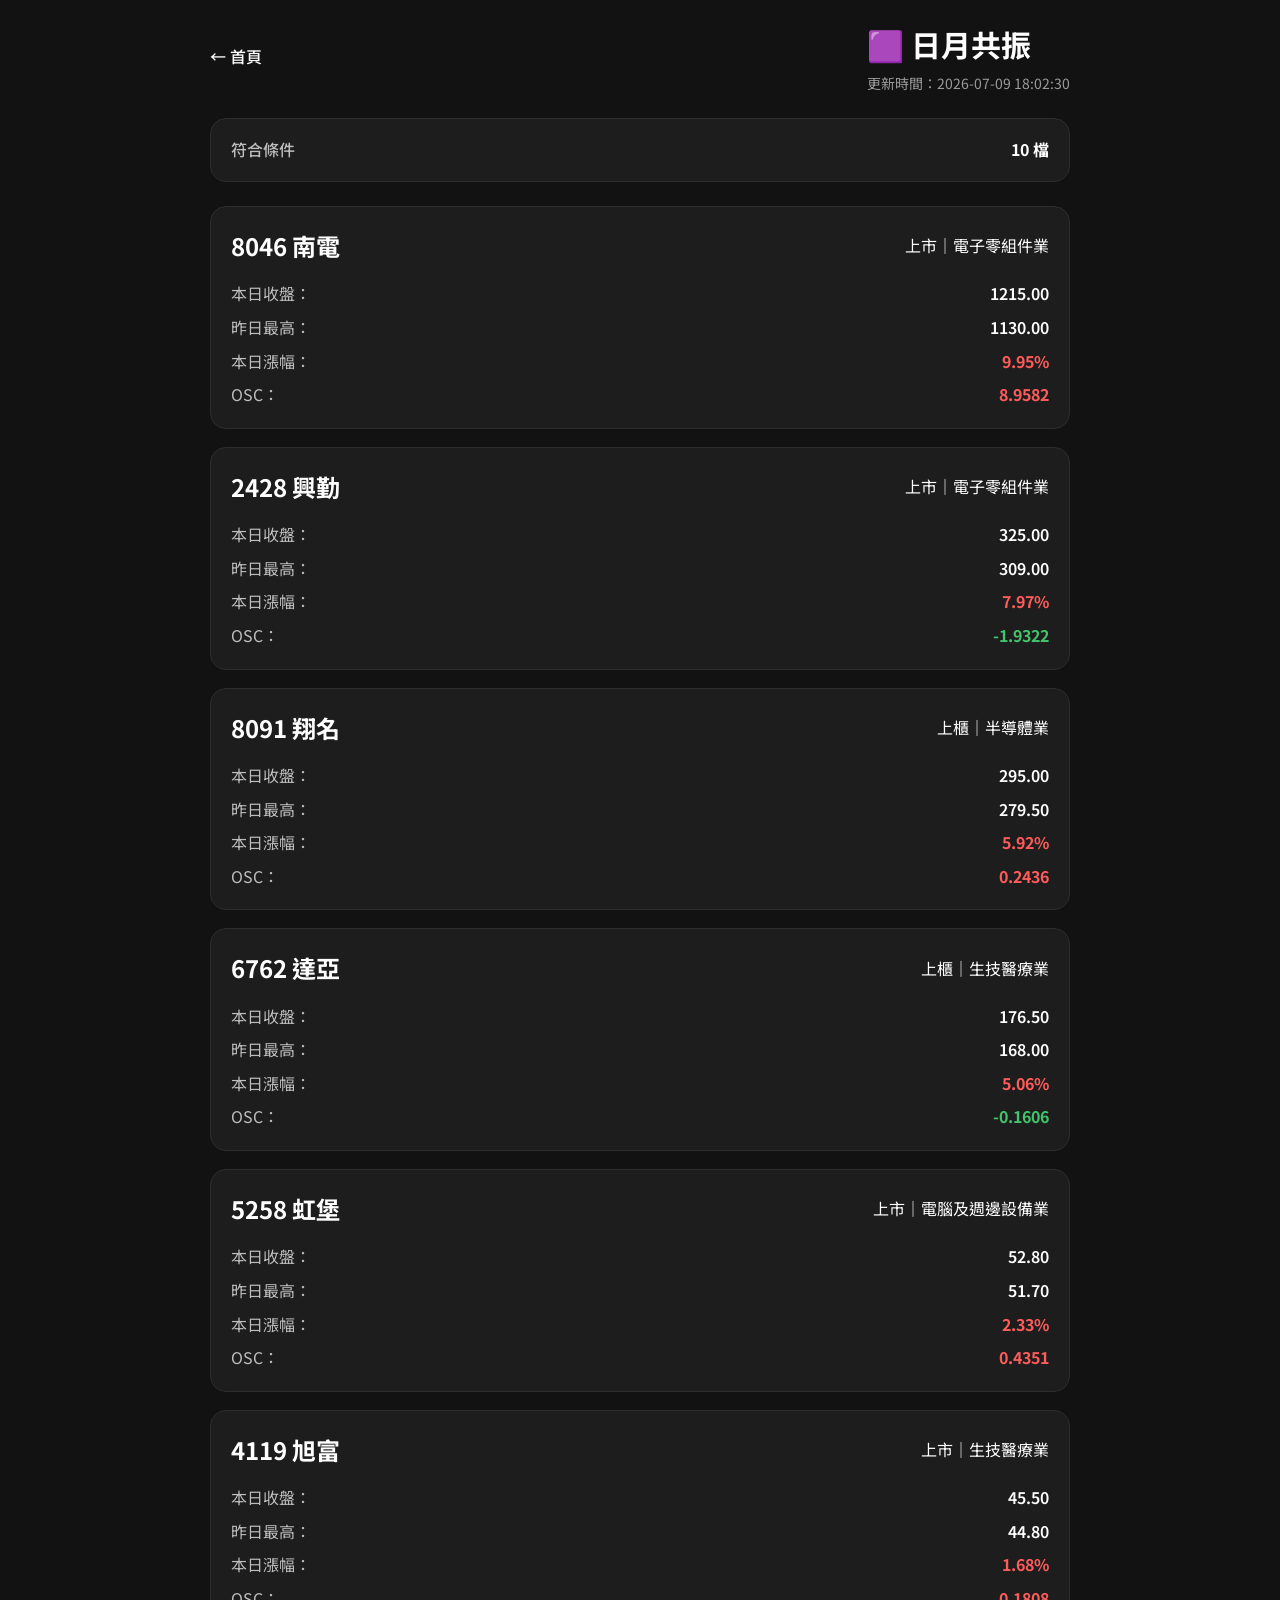
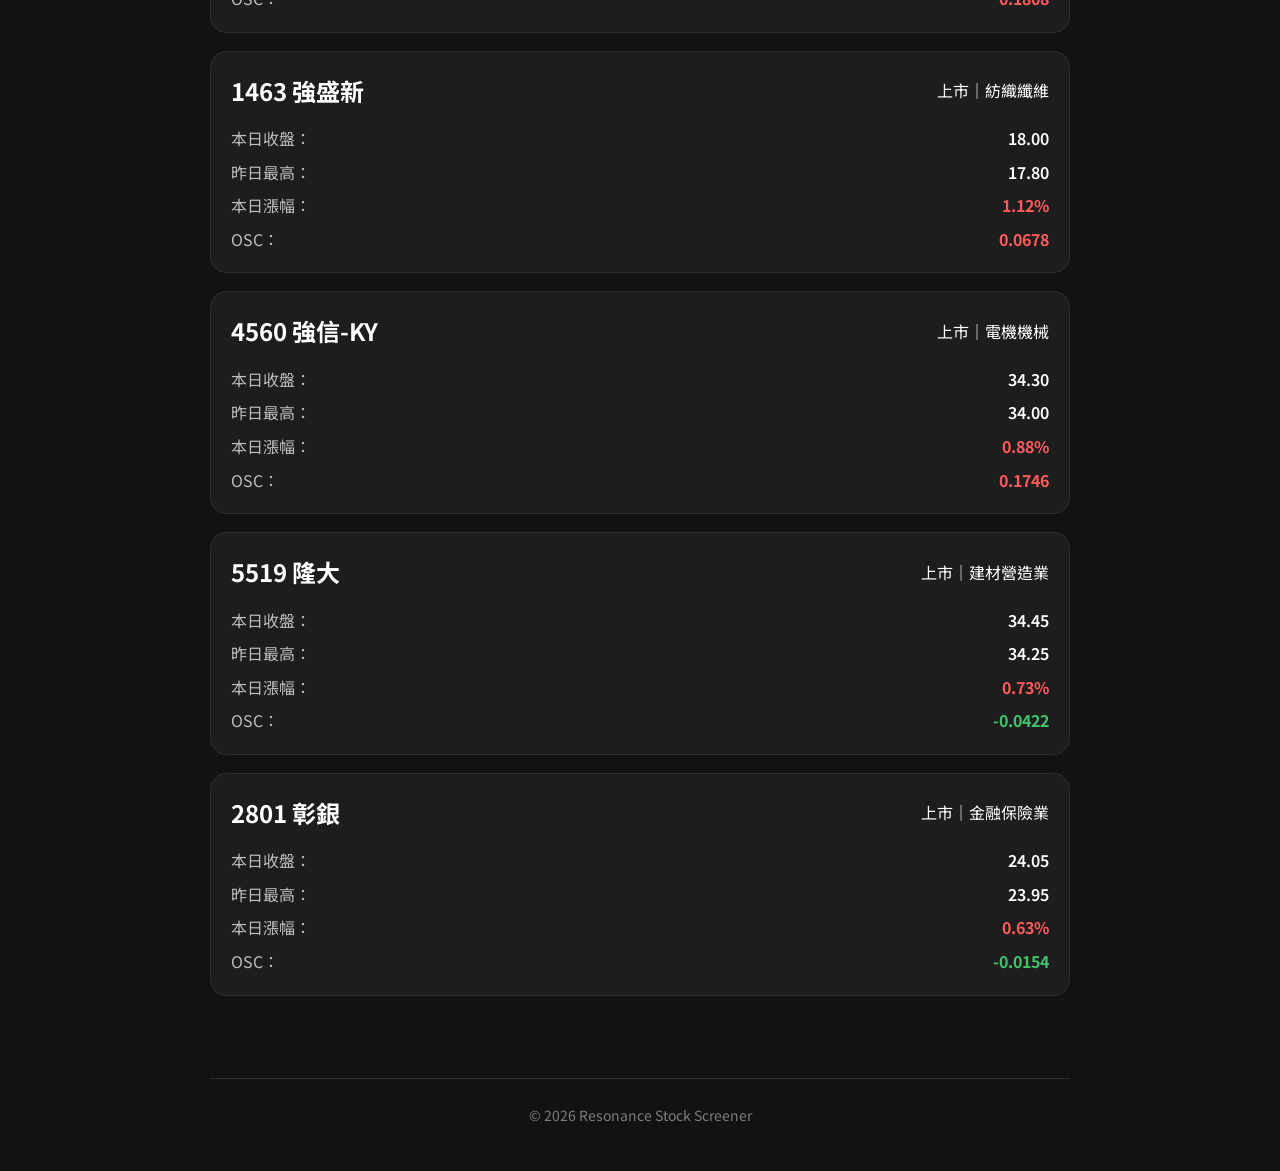
==== daily_monthly.html @ 1a74572a "Convert project for GitHub Pages" ====
<!DOCTYPE html>
<html lang="zh-Hant">

<head>
    <meta charset="UTF-8">
    <meta name="viewport"
          content="width=device-width, initial-scale=1.0">

    <title>日月共振｜台股共振選股</title>

    <link rel="stylesheet"
          href="static/style.css">

    <link rel="preconnect"
          href="https://fonts.googleapis.com">

    <link rel="preconnect"
          href="https://fonts.gstatic.com"
          crossorigin>

    <link href="https://fonts.googleapis.com/css2?family=Noto+Sans+TC:wght@400;500;700&display=swap"
          rel="stylesheet">
</head>

<body>

<div class="container">

    <!-- Header -->
    <header class="header">

        <a href="index.html" class="back-button">
            ← 首頁
        </a>

        <div class="title-group">

            <h1>
                🟪 日月共振
            </h1>

            <p id="update-time">
                更新時間：--
            </p>

        </div>

    </header>

    <!-- 共振數量 -->
    <section class="summary-card">

        <div class="summary-row">

            <span class="label">
                符合條件
            </span>

            <span id="stock-count">
                0 檔
            </span>

        </div>

    </section>

    <!-- 股票列表 -->
    <main id="stock-list">

        <!-- script.js 動態產生股票卡 -->

    </main>

    <!-- 分頁 -->
    <div id="pagination"></div>

    <!-- Footer -->
    <footer class="footer">

        <p>
            © 2026 Resonance Stock Screener
        </p>

    </footer>

</div>

<script>

const DATA_FILE = "static/output/daily_monthly.json";

</script>

<script src="static/script.js"></script>

</body>

</html>
---- static/style.css ----
/* ========================================
   基本設定
======================================== */

* {
    margin: 0;
    padding: 0;
    box-sizing: border-box;
}

body {
    background: #121212;
    color: #ffffff;
    font-family: "Noto Sans TC", sans-serif;
    line-height: 1.6;
}

a {
    color: inherit;
    text-decoration: none;
}

.container {
    width: 100%;
    max-width: 900px;
    margin: 0 auto;
    padding: 20px;
}

/* ========================================
   Header
======================================== */

.header {
    display: flex;
    align-items: center;
    justify-content: space-between;
    margin-bottom: 24px;
}

.logo {
    display: flex;
    align-items: center;
    gap: 14px;
}

.logo-icon {
    font-size: 34px;
}

.logo h1 {
    font-size: 30px;
    font-weight: 700;
    margin-bottom: 2px;
}

.logo p {
    color: #b0b0b0;
    font-size: 14px;
}

/* 子頁 Header */

.back-button {
    color: #ffffff;
    font-size: 16px;
    font-weight: 500;
}

.back-button:hover {
    opacity: .8;
}

.title-group h1 {
    font-size: 30px;
    font-weight: 700;
}

.title-group p {
    margin-top: 4px;
    color: #9a9a9a;
    font-size: 14px;
}

/* ========================================
   Footer
======================================== */

.footer {
    margin-top: 50px;
    padding: 25px 0;
    text-align: center;
    color: #7d7d7d;
    font-size: 14px;
    border-top: 1px solid #2d2d2d;
}

/* ========================================
   首頁資訊卡
======================================== */

.summary-card {
    background: #1d1d1d;
    border: 1px solid #2d2d2d;
    border-radius: 16px;
    padding: 18px 20px;
    margin-bottom: 24px;
}

.summary-row {
    display: flex;
    justify-content: space-between;
    align-items: center;
}

.summary-row .label {
    font-size: 16px;
    color: #bdbdbd;
    font-weight: 500;
}

.summary-row span:last-child {
    font-size: 16px;
    font-weight: 700;
    color: #ffffff;
}


/* ========================================
   共振分類
======================================== */

.menu {
    display: flex;
    flex-direction: column;
    gap: 18px;
}

.menu-card {

    display: flex;
    justify-content: space-between;
    align-items: center;

    background: #1d1d1d;

    border: 1px solid #2d2d2d;
    border-radius: 16px;

    padding: 22px 24px;

    transition: .25s;
}

.menu-card:hover {

    transform: translateY(-3px);

    border-color: #4f4f4f;

    background: #242424;

}

.menu-title {

    font-size: 22px;

    font-weight: 700;

    color: white;

}

.menu-count {

    font-size: 18px;

    font-weight: 600;

    color: #d8d8d8;

}

.menu-count span {

    font-size: 34px;

    font-weight: 700;

    color: white;

}


/* ========================================
   共振分類顏色
======================================== */

.menu-card:nth-child(1) {

    border-left: 5px solid #FFD700;

}

.menu-card:nth-child(2) {

    border-left: 5px solid #ff5252;

}

.menu-card:nth-child(3) {

    border-left: 5px solid #ba68c8;

}

.menu-card:nth-child(4) {

    border-left: 5px solid #66bb6a;

}

/* ========================================
   股票卡（共用）
======================================== */

#stock-list {
    display: flex;
    flex-direction: column;
    gap: 18px;
    margin-top: 24px;
}

.stock-card {

    background: #1d1d1d;

    border: 1px solid #2d2d2d;
    border-radius: 16px;

    padding: 20px;

    transition: .25s;
}

.stock-card:hover {

    border-color: #4f4f4f;

    transform: translateY(-2px);

}

.stock-header {

    display: flex;

    justify-content: space-between;

    align-items: center;

    margin-bottom: 16px;

}

.stock-title {

    font-size: 24px;

    font-weight: 700;

    color: white;

}

.stock-code {

    color: #9e9e9e;

    font-size: 16px;

    margin-left: 8px;

}

.stock-info {

    display: flex;

    flex-direction: column;

    gap: 8px;

}

.info-row {

    display: flex;

    justify-content: space-between;

    align-items: center;

    font-size: 16px;

}

.info-label {

    color: #bdbdbd;

}

.info-value {

    color: white;

    font-weight: 600;

}

/* 漲跌顏色 */

.up {

    color: #ff5b5b;

    font-weight: 700;

}

.down {

    color: #41c46b;

    font-weight: 700;

}

.flat {

    color: #ffffff;

    font-weight: 700;

}

/* ========================================
   搜尋
======================================== */

.search-box {

    margin: 24px 0;

}

.search-box input {

    width: 100%;

    padding: 14px 18px;

    background: #1d1d1d;

    border: 1px solid #2d2d2d;

    border-radius: 12px;

    color: white;

    font-size: 16px;

    outline: none;

    transition: .25s;

}

.search-box input:focus {

    border-color: #5a5a5a;

}

.search-box input::placeholder {

    color: #888;

}


/* ========================================
   分頁
======================================== */

#pagination {

    display: flex;

    justify-content: center;

    align-items: center;

    flex-wrap: wrap;

    gap: 10px;

    margin-top: 32px;

}

.page-btn {

    min-width: 42px;

    height: 42px;

    border: 1px solid #2d2d2d;

    border-radius: 10px;

    background: #1d1d1d;

    color: white;

    font-size: 15px;

    cursor: pointer;

    transition: .25s;

}

.page-btn:hover {

    background: #303030;

    border-color: #555;

}

.page-btn.active {

    background: #ffffff;

    color: #121212;

    border-color: white;

    font-weight: 700;

}

.page-btn:disabled {

    opacity: .35;

    cursor: default;

}

/* ========================================
   RWD（平板）
======================================== */

@media (max-width: 768px) {

    .container {
        padding: 18px;
    }

    .header {
        margin-bottom: 20px;
    }

    .logo h1,
    .title-group h1 {
        font-size: 26px;
    }

    .logo p,
    .title-group p {
        font-size: 13px;
    }

    .menu-title {
        font-size: 20px;
    }

    .menu-count span {
        font-size: 30px;
    }

    .stock-title {
        font-size: 22px;
    }

}


/* ========================================
   RWD（手機）
======================================== */

@media (max-width: 480px) {

    .container {
        padding: 15px;
    }

    /* Header */

    .header {
        flex-direction: column;
        align-items: flex-start;
        gap: 10px;
    }

    .logo {
        gap: 10px;
    }

    .logo-icon {
        font-size: 28px;
    }

    .logo h1,
    .title-group h1 {
        font-size: 22px;
    }

    .logo p,
    .title-group p {
        font-size: 12px;
    }

    /* 首頁 */

    .summary-card {

        padding: 16px;

    }

    .summary-row {

        font-size: 15px;

    }

    .menu-card {

        padding: 18px;

    }

    .menu-title {

        font-size: 18px;

    }

    .menu-count {

        font-size: 16px;

    }

    .menu-count span {

        font-size: 28px;

    }

    /* 股票卡 */

    .stock-card {

        padding: 18px;

    }

    .stock-title {

        font-size: 20px;

    }

    .stock-code {

        display: block;

        margin-left: 0;

        margin-top: 3px;

        font-size: 14px;

    }

    .info-row {

        font-size: 15px;

    }

    /* 搜尋 */

    .search-box input {

        font-size: 16px;

    }

    /* 分頁 */

    .page-btn {

        min-width: 38px;

        height: 38px;

        font-size: 14px;

    }

}


/* ========================================
   超小螢幕（iPhone SE）
======================================== */

@media (max-width: 375px) {

    .logo h1,
    .title-group h1 {

        font-size: 20px;

    }

    .menu-title {

        font-size: 17px;

    }

    .menu-count span {

        font-size: 24px;

    }

    .stock-title {

        font-size: 18px;

    }

    .info-row {

        font-size: 14px;

    }

}
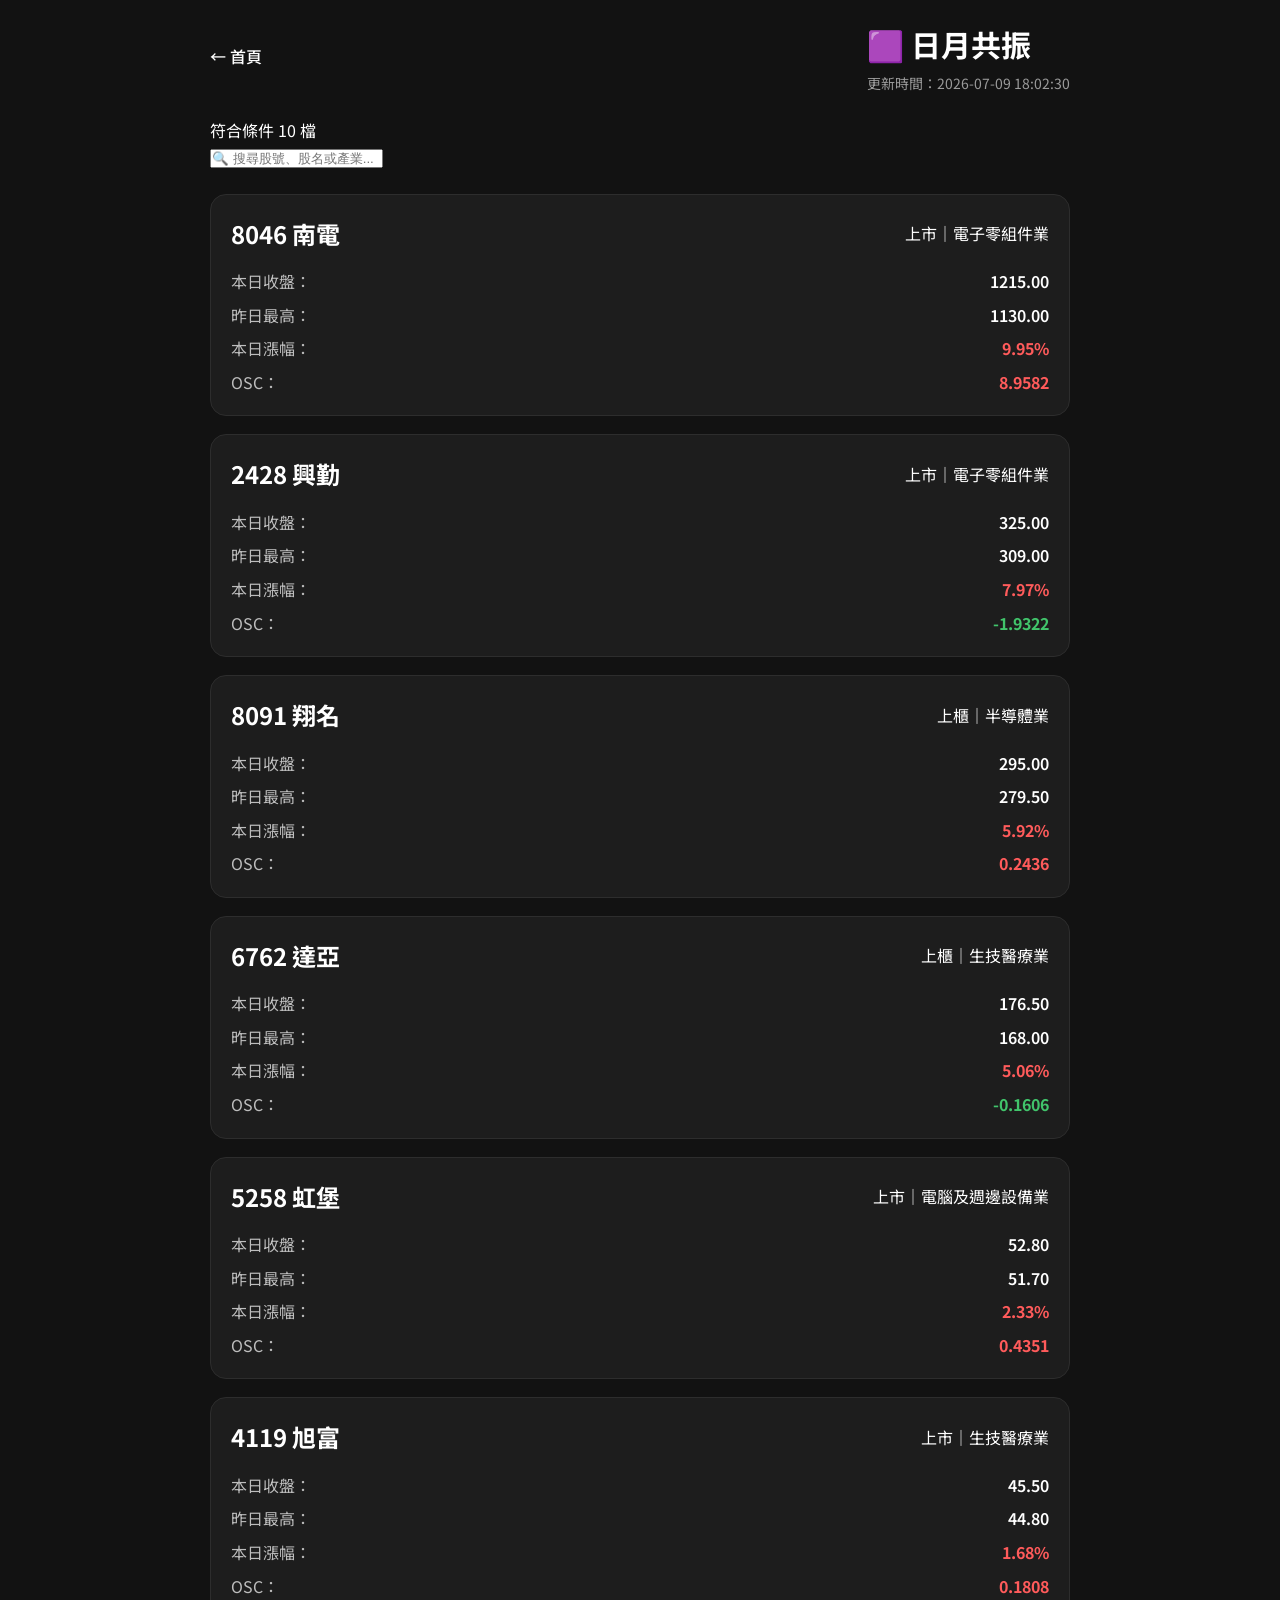
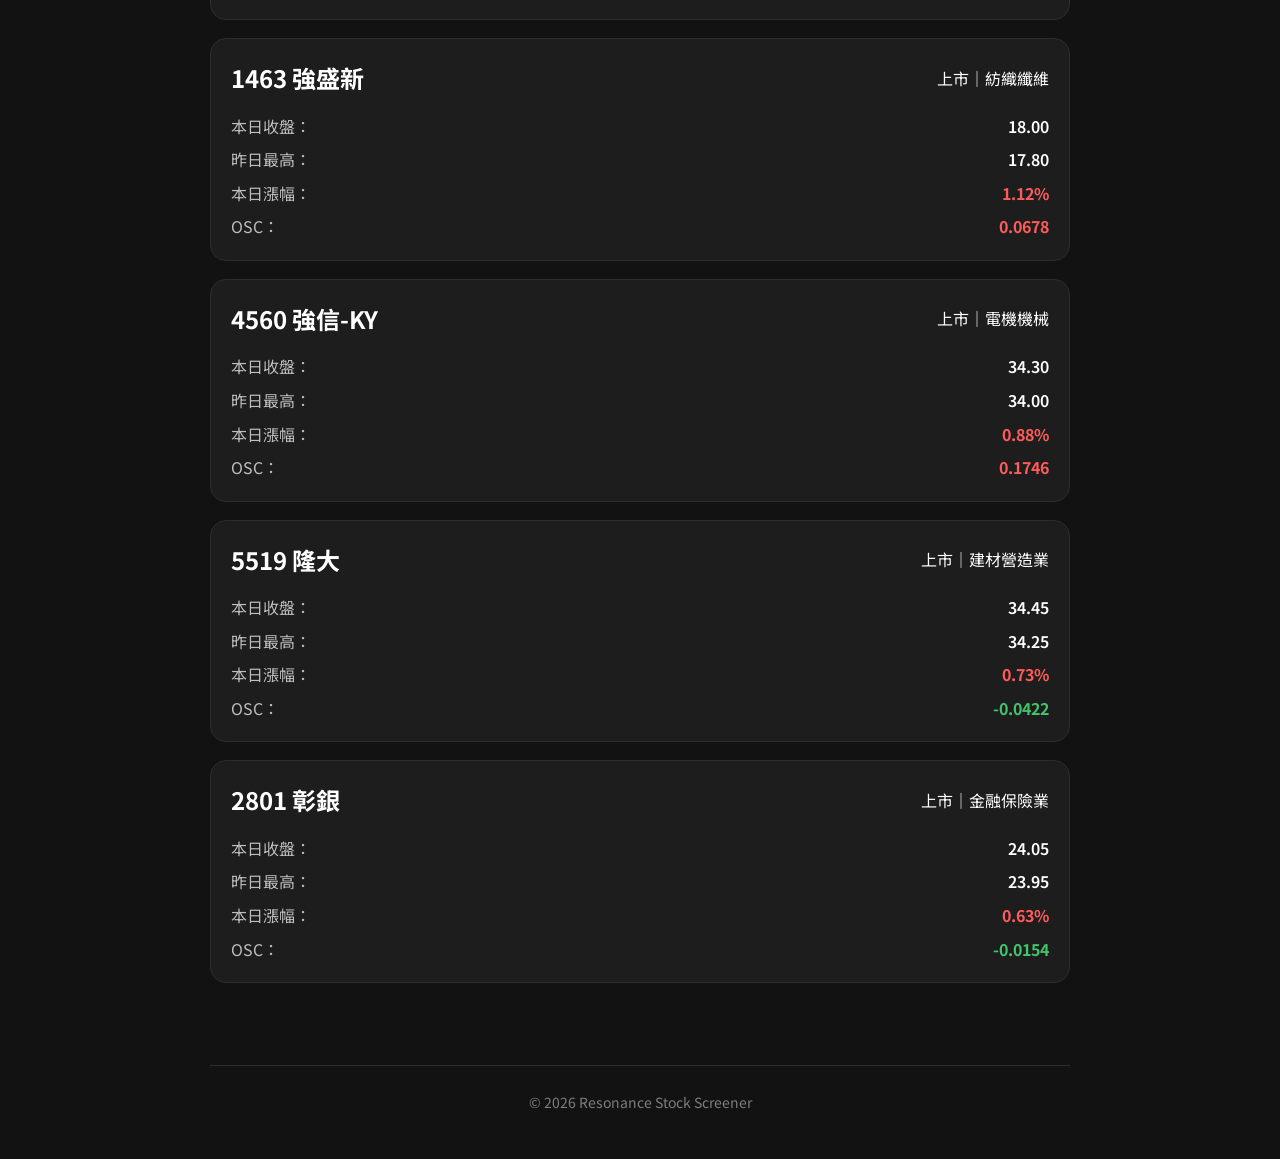
==== commit e8939632: "Add search box to resonance pages" ====
--- a/daily_monthly.html
+++ b/daily_monthly.html
@@ -64,8 +64,24 @@
 
     </section>
 
+    <!-- 搜尋 -->
+    <section class="search-section">
+
+        <input
+            id="search-input"
+            class="search-input"
+            type="text"
+            placeholder="🔍 搜尋股號、股名或產業..."
+            autocomplete="off">
+
+    </section>
+
     <!-- 股票列表 -->
     <main id="stock-list">
+
+        <!-- script.js 動態產生股票卡 -->
+
+    </main>
 
         <!-- script.js 動態產生股票卡 -->
 
--- a/static/style.css
+++ b/static/style.css
@@ -96,129 +96,159 @@
 }
 
 /* ========================================
-   首頁資訊卡
-======================================== */
-
-.summary-card {
-    background: #1d1d1d;
-    border: 1px solid #2d2d2d;
-    border-radius: 16px;
-    padding: 18px 20px;
-    margin-bottom: 24px;
-}
-
-.summary-row {
+   共振分類
+======================================== */
+
+.menu {
+
+    display: flex;
+    flex-direction: column;
+    gap: 18px;
+
+}
+
+.menu-card {
+
+    position: relative;
+
     display: flex;
     justify-content: space-between;
     align-items: center;
-}
-
-.summary-row .label {
-    font-size: 16px;
-    color: #bdbdbd;
+
+    background: #1d1d1d;
+
+    border: 1px solid #2d2d2d;
+    border-radius: 18px;
+
+    padding: 22px 24px 22px 30px;
+
+    overflow: hidden;
+
+    text-decoration: none;
+
+    transition: all .25s ease;
+
+}
+
+.menu-card:hover {
+
+    transform: translateY(-3px);
+
+    border-color: #555;
+
+    background: #252525;
+
+    box-shadow: 0 10px 24px rgba(0,0,0,.35);
+
+}
+
+
+/* ==========================
+   左側識別條
+========================== */
+
+.menu-card::before {
+
+    content: "";
+
+    position: absolute;
+
+    left: 0;
+    top: 0;
+
+    width: 6px;
+    height: 100%;
+
+}
+
+/* ⭐ 三重共振（星宇金） */
+
+.menu-card.gold::before {
+
+    background: #D9B65D;
+             
+}
+
+
+/* 🟥 日週共振 */
+
+.menu-card.red::before {
+
+    background: #8B1E1E;
+
+}
+
+/* 🟦 日月共振 */
+
+.menu-card.blue::before {
+
+    background: #1F4E79;
+
+}
+
+/* 🟩 週月共振 */
+
+.menu-card.green::before {
+
+    background: #1B5E20;
+
+}
+
+
+/* ==========================
+   文字
+========================== */
+
+.menu-title {
+
+    font-size: 22px;
+
+    font-weight: 700;
+
+    color: #ffffff;
+
+    letter-spacing: .5px;
+
+}
+
+.menu-count {
+
+    color: #d0d0d0;
+
+    font-size: 18px;
+
     font-weight: 500;
-}
-
-.summary-row span:last-child {
-    font-size: 16px;
-    font-weight: 700;
+
+}
+
+.menu-count span {
+
+    font-size: 36px;
+
+    font-weight: 700;
+
     color: #ffffff;
-}
-
-
-/* ========================================
-   共振分類
-======================================== */
-
-.menu {
-    display: flex;
-    flex-direction: column;
-    gap: 18px;
-}
-
-.menu-card {
-
-    display: flex;
-    justify-content: space-between;
-    align-items: center;
-
-    background: #1d1d1d;
-
-    border: 1px solid #2d2d2d;
-    border-radius: 16px;
-
-    padding: 22px 24px;
-
-    transition: .25s;
-}
-
-.menu-card:hover {
-
-    transform: translateY(-3px);
-
-    border-color: #4f4f4f;
-
-    background: #242424;
-
-}
-
-.menu-title {
-
-    font-size: 22px;
-
-    font-weight: 700;
-
-    color: white;
-
-}
-
-.menu-count {
-
-    font-size: 18px;
-
-    font-weight: 600;
-
-    color: #d8d8d8;
-
-}
-
-.menu-count span {
-
-    font-size: 34px;
-
-    font-weight: 700;
-
-    color: white;
-
-}
-
+
+}
 
 /* ========================================
    共振分類顏色
 ======================================== */
 
 .menu-card:nth-child(1) {
-
-    border-left: 5px solid #FFD700;
-
+    border-left: 5px solid #AB844D;
 }
 
 .menu-card:nth-child(2) {
-
-    border-left: 5px solid #ff5252;
-
+    border-left: 5px solid #800020;
 }
 
 .menu-card:nth-child(3) {
-
-    border-left: 5px solid #ba68c8;
-
+    border-left: 5px solid #001f54;
 }
 
 .menu-card:nth-child(4) {
-
-    border-left: 5px solid #66bb6a;
-
+    border-left: 5px solid #1B4332;
 }
 
 /* ========================================
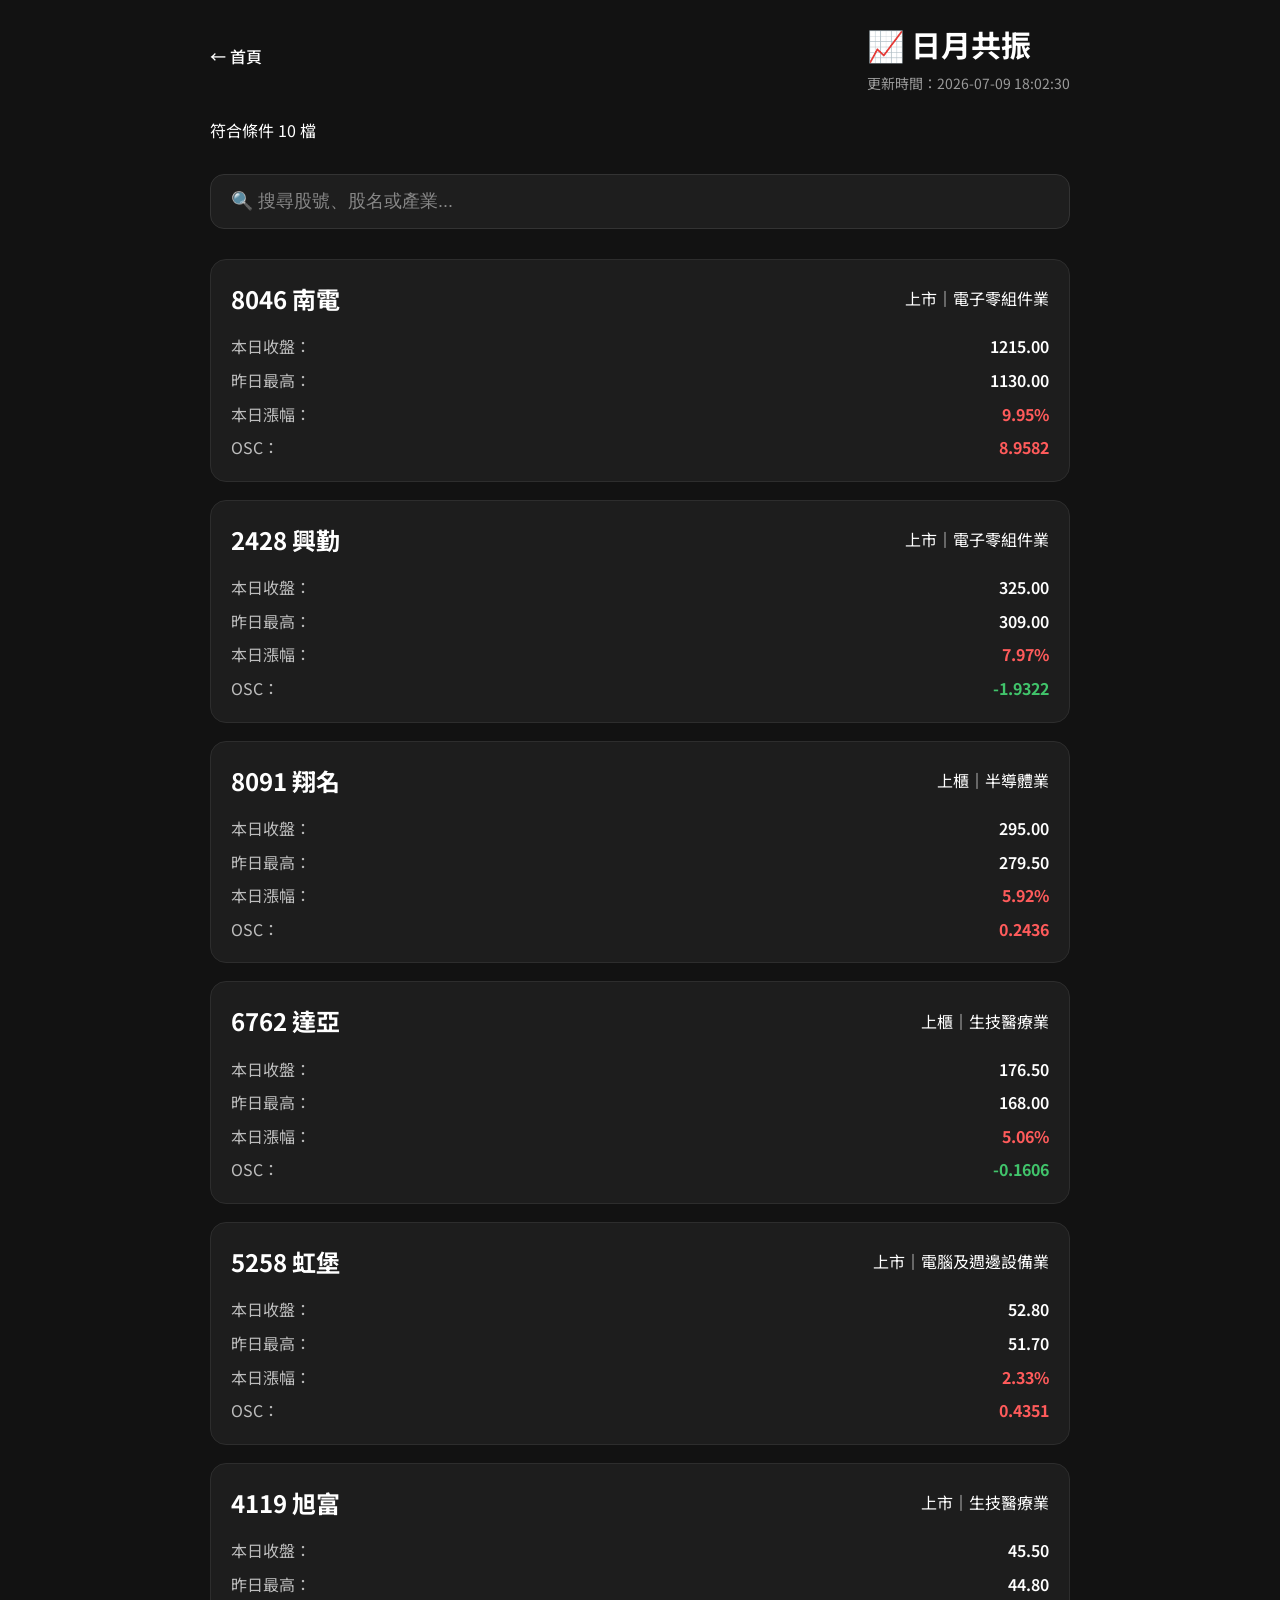
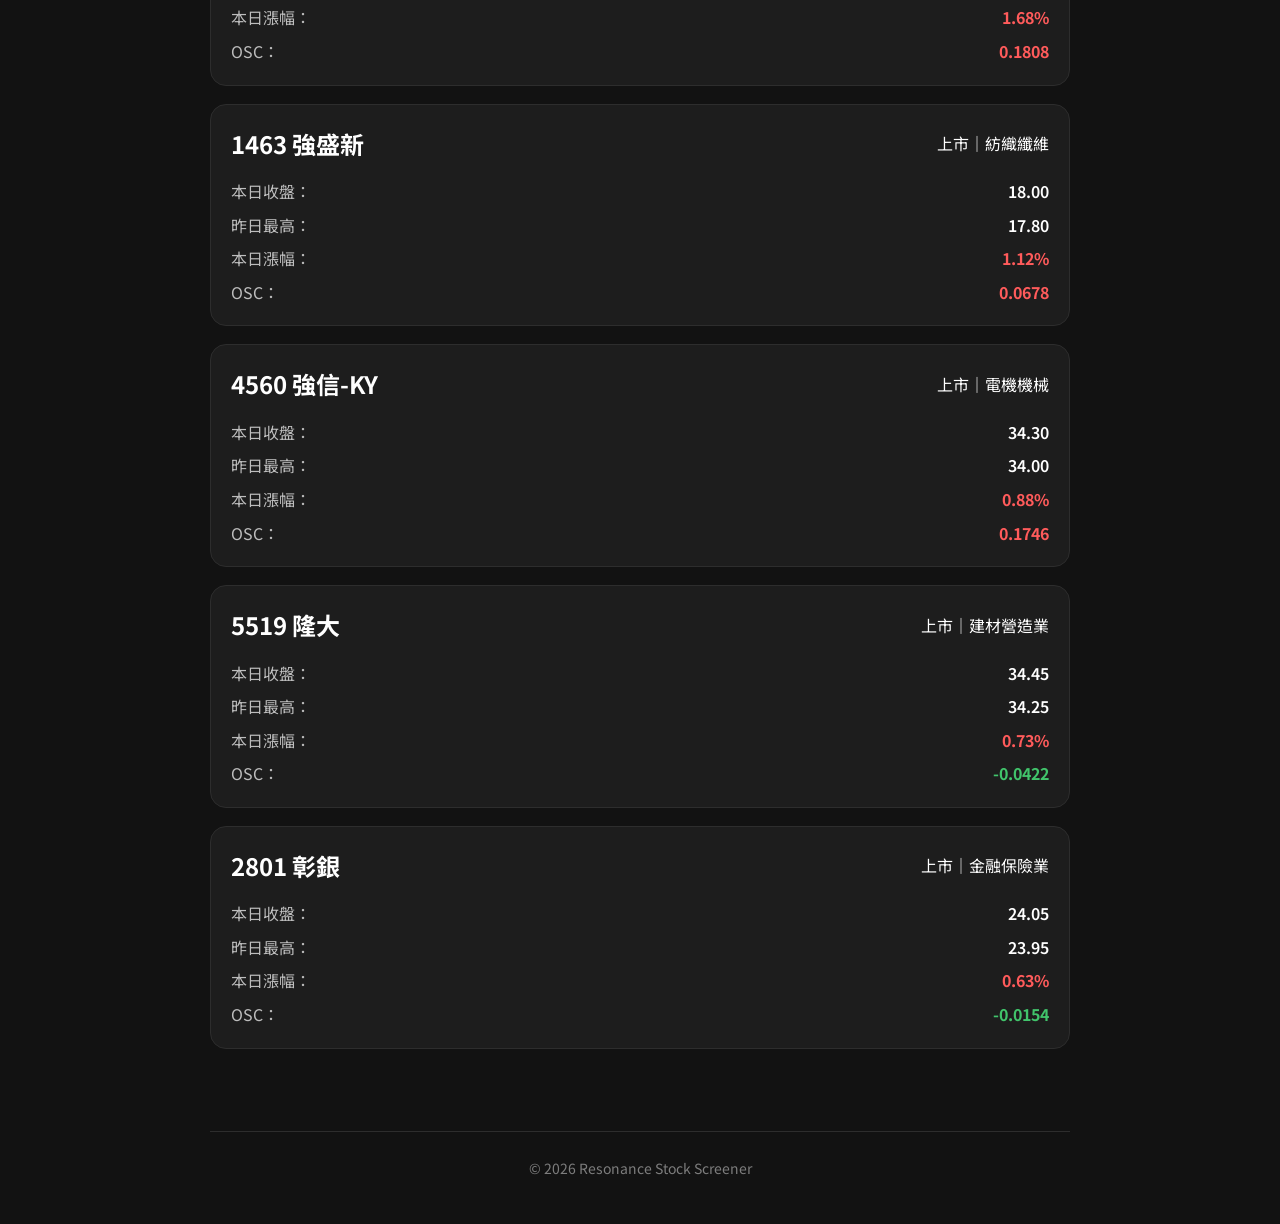
==== commit 1b6e220f: "Add search box to resonance pages" ====
--- a/daily_monthly.html
+++ b/daily_monthly.html
@@ -36,7 +36,7 @@
         <div class="title-group">
 
             <h1>
-                🟪 日月共振
+                📈 日月共振
             </h1>
 
             <p id="update-time">
--- a/static/style.css
+++ b/static/style.css
@@ -696,4 +696,52 @@
 
     }
 
+}
+
+/* ======================================
+   搜尋框
+====================================== */
+
+.search-section {
+
+    margin: 30px 0;
+
+}
+
+.search-input {
+
+    width: 100%;
+
+    padding: 16px 20px;
+
+    font-size: 18px;
+
+    border: 1px solid #333;
+
+    border-radius: 14px;
+
+    background: #1e1e1e;
+
+    color: #ffffff;
+
+    outline: none;
+
+    transition: .2s;
+
+    box-sizing: border-box;
+
+}
+
+.search-input::placeholder {
+
+    color: #888;
+
+}
+
+.search-input:focus {
+
+    border-color: #4da3ff;
+
+    box-shadow: 0 0 8px rgba(77, 163, 255, 0.35);
+
 }
